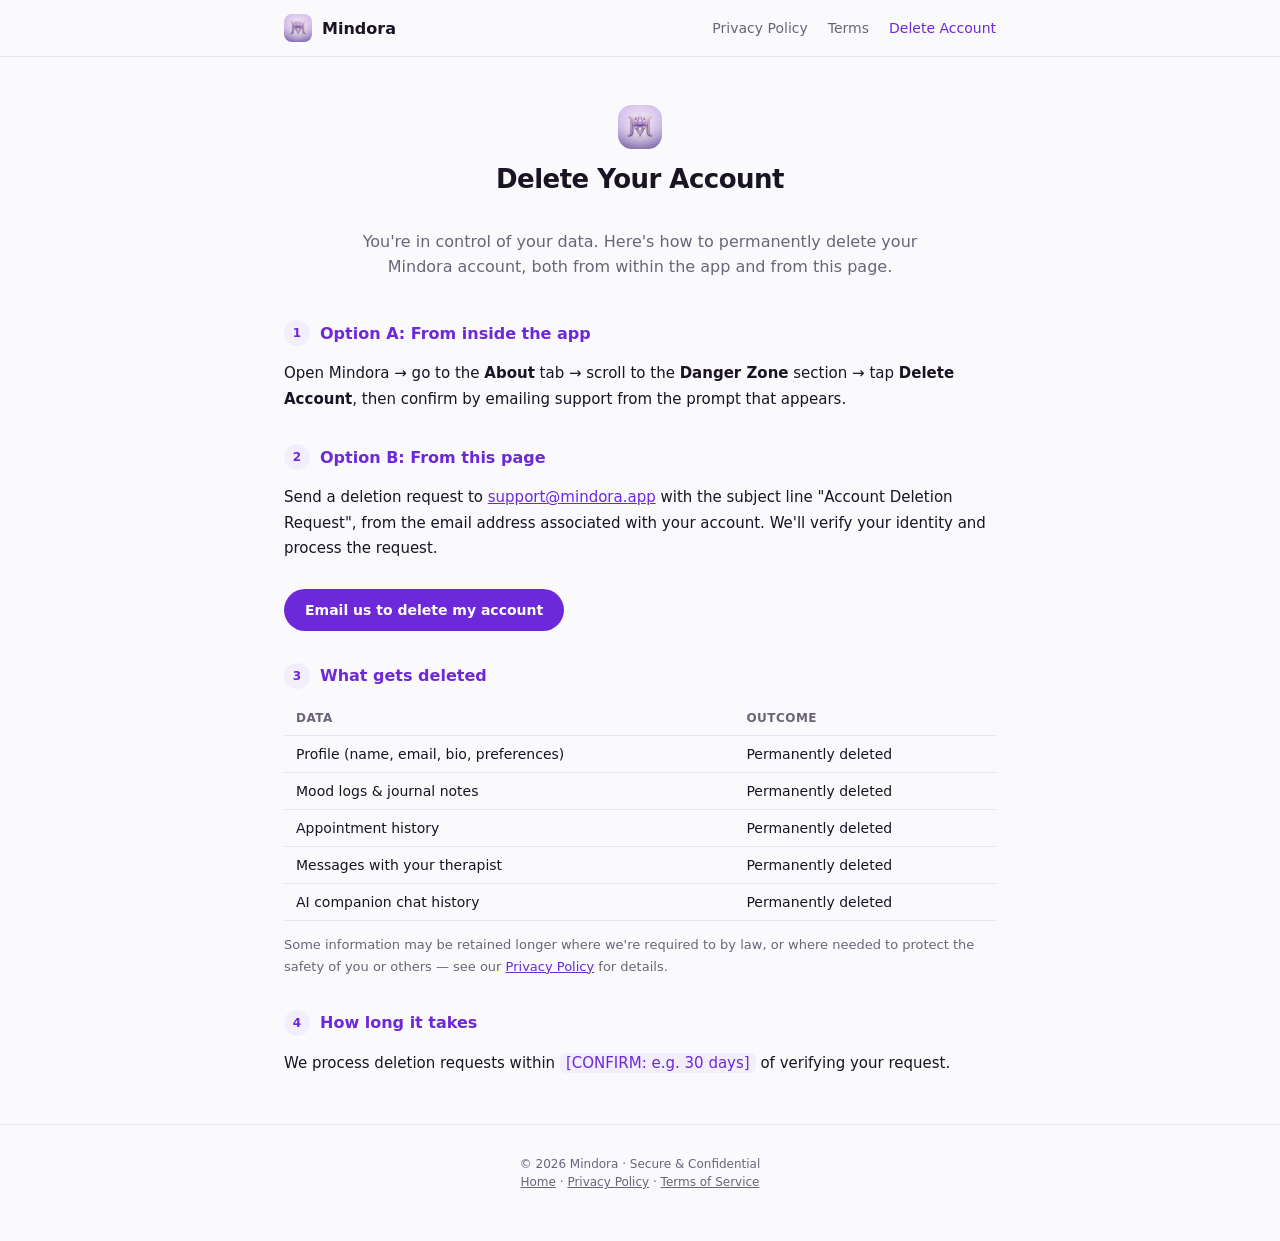
==== delete-account.html @ c6e9440b "Add initial HTML files and assets for Mindora public site" ====
<!DOCTYPE html>
<html lang="en">
<head>
<meta charset="UTF-8">
<meta name="viewport" content="width=device-width, initial-scale=1">
<title>Delete Your Account — Mindora</title>
<meta name="description" content="How to request deletion of your Mindora account and data.">
<link rel="icon" type="image/png" href="assets/favicon-32.png">
<link rel="apple-touch-icon" href="assets/apple-touch-icon.png">
<link rel="stylesheet" href="assets/style.css">
</head>
<body>

<nav class="nav">
  <div class="nav-inner">
    <a class="brand" href="index.html"><img src="assets/logo-512.png" alt="Mindora"> Mindora</a>
    <div class="nav-links">
      <a href="privacy-policy.html">Privacy Policy</a>
      <a href="terms-of-service.html">Terms</a>
      <a href="delete-account.html" class="active">Delete Account</a>
    </div>
  </div>
</nav>

<main class="wrap">
  <div class="doc-header">
    <img class="logo-badge" src="assets/logo-512.png" alt="">
    <h1>Delete Your Account</h1>
  </div>

  <p class="intro">You're in control of your data. Here's how to permanently delete your Mindora account, both from within the app and from this page.</p>

  <div class="section">
    <h2><span class="num">1</span> Option A: From inside the app</h2>
    <p>Open Mindora → go to the <strong>About</strong> tab → scroll to the <strong>Danger Zone</strong> section → tap <strong>Delete Account</strong>, then confirm by emailing support from the prompt that appears.</p>
  </div>

  <div class="section">
    <h2><span class="num">2</span> Option B: From this page</h2>
    <p>Send a deletion request to <a href="mailto:support@mindora.app?subject=Account%20Deletion%20Request">support@mindora.app</a> with the subject line "Account Deletion Request", from the email address associated with your account. We'll verify your identity and process the request.</p>
    <a class="btn btn-primary" href="mailto:support@mindora.app?subject=Account%20Deletion%20Request" style="margin-top:12px;">Email us to delete my account</a>
  </div>

  <div class="section">
    <h2><span class="num">3</span> What gets deleted</h2>
    <table class="simple">
      <thead><tr><th>Data</th><th>Outcome</th></tr></thead>
      <tbody>
        <tr><td>Profile (name, email, bio, preferences)</td><td>Permanently deleted</td></tr>
        <tr><td>Mood logs &amp; journal notes</td><td>Permanently deleted</td></tr>
        <tr><td>Appointment history</td><td>Permanently deleted</td></tr>
        <tr><td>Messages with your therapist</td><td>Permanently deleted</td></tr>
        <tr><td>AI companion chat history</td><td>Permanently deleted</td></tr>
      </tbody>
    </table>
    <p class="muted">Some information may be retained longer where we're required to by law, or where needed to protect the safety of you or others — see our <a href="privacy-policy.html">Privacy Policy</a> for details.</p>
  </div>

  <div class="section">
    <h2><span class="num">4</span> How long it takes</h2>
    <p>We process deletion requests within <mark style="background:var(--tint-soft);color:var(--tint);padding:1px 6px;border-radius:6px;">[CONFIRM: e.g. 30 days]</mark> of verifying your request.</p>
  </div>
</main>

<footer>
  <p>© <span id="year"></span> Mindora · Secure &amp; Confidential</p>
  <p><a href="index.html">Home</a> · <a href="privacy-policy.html">Privacy Policy</a> · <a href="terms-of-service.html">Terms of Service</a></p>
</footer>

<script>document.getElementById('year').textContent = new Date().getFullYear();</script>
</body>
</html>
---- assets/style.css ----
/* Mindora public site — shared styles. Tokens mirror constants/theme.ts in the app repo. */

:root {
  --text: #191324;
  --text-muted: #6B6478;
  --bg: #FAFAFC;
  --surface: #FFFFFF;
  --border: rgba(25,19,36,0.08);
  --tint: #6D28D9;
  --tint-pressed: #5B21B6;
  --tint-soft: #F3EEFC;
  --danger: #C0362C;
  --danger-soft: #FBEBEA;
  --radius-md: 14px;
  --radius-lg: 18px;
  --radius-xl: 22px;
  --radius-pill: 999px;
  --shadow: 0 12px 28px rgba(21,14,40,0.10);
  color-scheme: light;
}

:root[data-theme="dark"] {
  --text: #F1EEF7;
  --text-muted: #A79FB5;
  --bg: #0E0B16;
  --surface: #191420;
  --border: rgba(241,238,247,0.09);
  --tint: #B49CF5;
  --tint-pressed: #C9B7F9;
  --tint-soft: rgba(180,156,245,0.14);
  --danger: #E6746A;
  --danger-soft: rgba(230,116,106,0.14);
  --shadow: 0 12px 28px rgba(0,0,0,0.45);
  color-scheme: dark;
}

@media (prefers-color-scheme: dark) {
  :root:not([data-theme="light"]) {
    --text: #F1EEF7;
    --text-muted: #A79FB5;
    --bg: #0E0B16;
    --surface: #191420;
    --border: rgba(241,238,247,0.09);
    --tint: #B49CF5;
    --tint-pressed: #C9B7F9;
    --tint-soft: rgba(180,156,245,0.14);
    --danger: #E6746A;
    --danger-soft: rgba(230,116,106,0.14);
    --shadow: 0 12px 28px rgba(0,0,0,0.45);
    color-scheme: dark;
  }
}

* { box-sizing: border-box; }

html, body {
  margin: 0;
  padding: 0;
  background: var(--bg);
  color: var(--text);
  font-family: system-ui, -apple-system, BlinkMacSystemFont, 'Segoe UI', Roboto, Helvetica, Arial, sans-serif;
  -webkit-font-smoothing: antialiased;
  overflow-x: hidden;
}

a { color: var(--tint); }

.wrap {
  max-width: 760px;
  margin: 0 auto;
  padding: 0 24px;
}

/* ── Nav ───────────────────────────────────────────────────────────── */
.nav {
  border-bottom: 1px solid var(--border);
  background: var(--bg);
  position: sticky;
  top: 0;
  z-index: 10;
}
.nav-inner {
  max-width: 760px;
  margin: 0 auto;
  padding: 14px 24px;
  display: flex;
  align-items: center;
  justify-content: space-between;
  gap: 16px;
}
.brand {
  display: flex;
  align-items: center;
  gap: 10px;
  text-decoration: none;
  color: var(--text);
  font-weight: 700;
  font-size: 16px;
}
.brand img { width: 28px; height: 28px; border-radius: 8px; display: block; }
.nav-links { display: flex; gap: 20px; flex-wrap: wrap; }
.nav-links a {
  color: var(--text-muted);
  text-decoration: none;
  font-size: 14px;
  font-weight: 500;
}
.nav-links a:hover, .nav-links a.active { color: var(--tint); }

/* ── Hero (index only) ────────────────────────────────────────────── */
.hero {
  padding: 56px 0 40px;
  display: flex;
  align-items: center;
  gap: 40px;
  flex-wrap: wrap;
}
.hero-copy { flex: 1 1 320px; min-width: 280px; }
.hero-art { flex: 0 0 220px; }
.hero-art img {
  width: 220px;
  max-width: 100%;
  border-radius: 28px;
  box-shadow: var(--shadow);
  display: block;
}
.eyebrow {
  display: inline-block;
  font-size: 11px;
  font-weight: 700;
  letter-spacing: 0.08em;
  text-transform: uppercase;
  color: var(--tint);
  background: var(--tint-soft);
  padding: 6px 12px;
  border-radius: var(--radius-pill);
  margin-bottom: 16px;
}
h1 { font-size: 34px; line-height: 1.15; letter-spacing: -0.02em; margin: 0 0 14px; }
.lede { font-size: 17px; line-height: 1.6; color: var(--text-muted); margin: 0 0 24px; max-width: 46ch; }

.btn-row { display: flex; gap: 12px; flex-wrap: wrap; }
.btn {
  display: inline-flex;
  align-items: center;
  gap: 8px;
  padding: 12px 20px;
  border-radius: var(--radius-pill);
  font-weight: 600;
  font-size: 14px;
  text-decoration: none;
  border: 1px solid transparent;
}
.btn-primary { background: var(--tint); color: #fff; }
.btn-primary:hover { background: var(--tint-pressed); }
.btn-secondary { background: var(--surface); color: var(--text); border-color: var(--border); }

/* ── Content cards / sections ─────────────────────────────────────── */
.card {
  background: var(--surface);
  border: 1px solid var(--border);
  border-radius: var(--radius-lg);
  padding: 24px;
  margin-bottom: 20px;
}
.card-grid { display: grid; grid-template-columns: repeat(auto-fit, minmax(160px, 1fr)); gap: 16px; margin: 32px 0; }
.card-grid .card { margin-bottom: 0; text-align: center; }
.card-grid .icon { font-size: 26px; margin-bottom: 8px; display: block; }
.card-grid h3 { font-size: 14px; margin: 0 0 4px; }
.card-grid p { font-size: 13px; color: var(--text-muted); margin: 0; line-height: 1.5; }

/* ── Legal doc layout ──────────────────────────────────────────────── */
.doc-header { padding: 48px 0 8px; text-align: center; }
.doc-header .logo-badge {
  width: 44px; height: 44px; border-radius: 14px;
  margin: 0 auto 16px;
  display: block;
}
.doc-header h1 { font-size: 26px; margin-bottom: 6px; }
.updated { font-size: 13px; color: var(--text-muted); }
.intro { text-align: center; color: var(--text-muted); line-height: 1.6; max-width: 56ch; margin: 20px auto 40px; }

.section { margin-bottom: 32px; }
.section h2 {
  font-size: 16px;
  display: flex;
  align-items: center;
  gap: 10px;
  color: var(--tint);
  margin-bottom: 12px;
}
.section h2 .num {
  width: 26px; height: 26px; border-radius: 50%;
  background: var(--tint-soft);
  color: var(--tint);
  font-size: 12px;
  display: inline-flex; align-items: center; justify-content: center;
  flex-shrink: 0;
}
.section p, .section li { line-height: 1.7; font-size: 15px; color: var(--text); }
.section ul { padding-left: 20px; margin: 8px 0; }
.section li { margin-bottom: 6px; }
.section .muted { color: var(--text-muted); font-size: 13px; }

.note {
  background: var(--tint-soft);
  border-radius: var(--radius-md);
  padding: 16px 18px;
  font-size: 14px;
  line-height: 1.6;
  margin: 16px 0;
}
.note.danger { background: var(--danger-soft); color: var(--danger); }

table.simple { width: 100%; border-collapse: collapse; margin: 12px 0; font-size: 14px; }
table.simple th, table.simple td { text-align: left; padding: 10px 12px; border-bottom: 1px solid var(--border); }
table.simple th { color: var(--text-muted); font-weight: 600; font-size: 12px; text-transform: uppercase; letter-spacing: 0.04em; }

/* ── Footer ────────────────────────────────────────────────────────── */
footer {
  border-top: 1px solid var(--border);
  margin-top: 48px;
  padding: 28px 0 48px;
  text-align: center;
}
footer p { font-size: 12px; color: var(--text-muted); margin: 4px 0; }
footer a { color: var(--text-muted); }

@media (max-width: 560px) {
  h1 { font-size: 28px; }
  .hero { padding-top: 36px; }
}
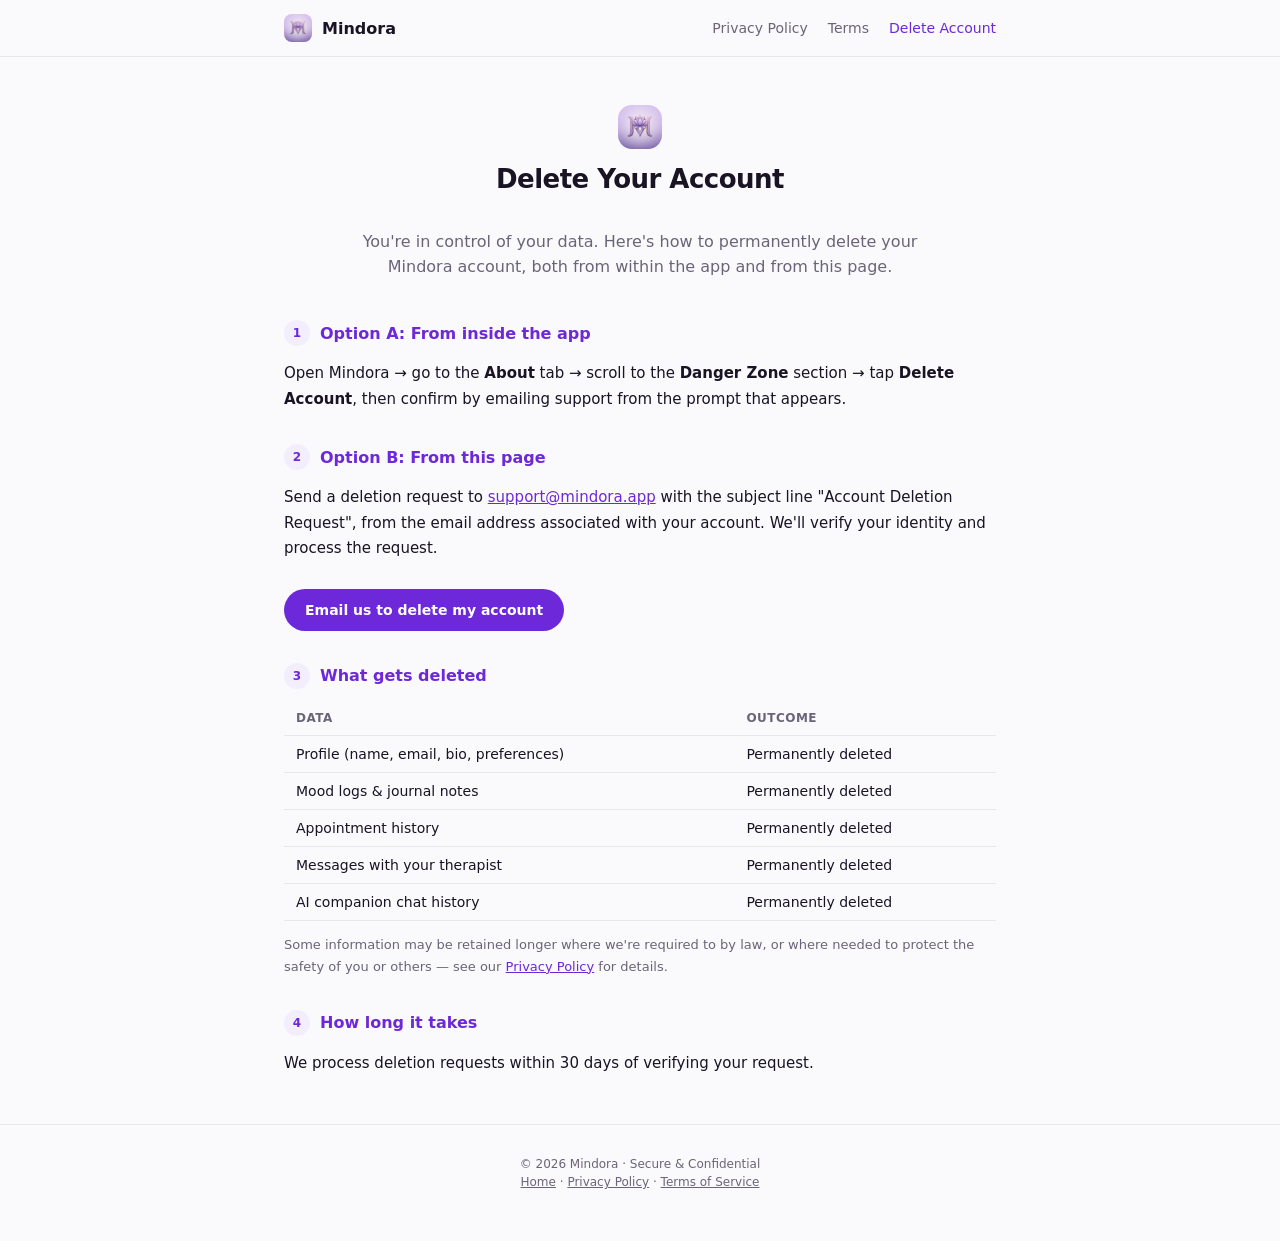
==== commit 35814502: "Update account deletion and privacy policy details for clarity and accuracy" ====
--- a/delete-account.html
+++ b/delete-account.html
@@ -58,7 +58,7 @@
 
   <div class="section">
     <h2><span class="num">4</span> How long it takes</h2>
-    <p>We process deletion requests within <mark style="background:var(--tint-soft);color:var(--tint);padding:1px 6px;border-radius:6px;">[CONFIRM: e.g. 30 days]</mark> of verifying your request.</p>
+    <p>We process deletion requests within 30 days of verifying your request.</p>
   </div>
 </main>
 
